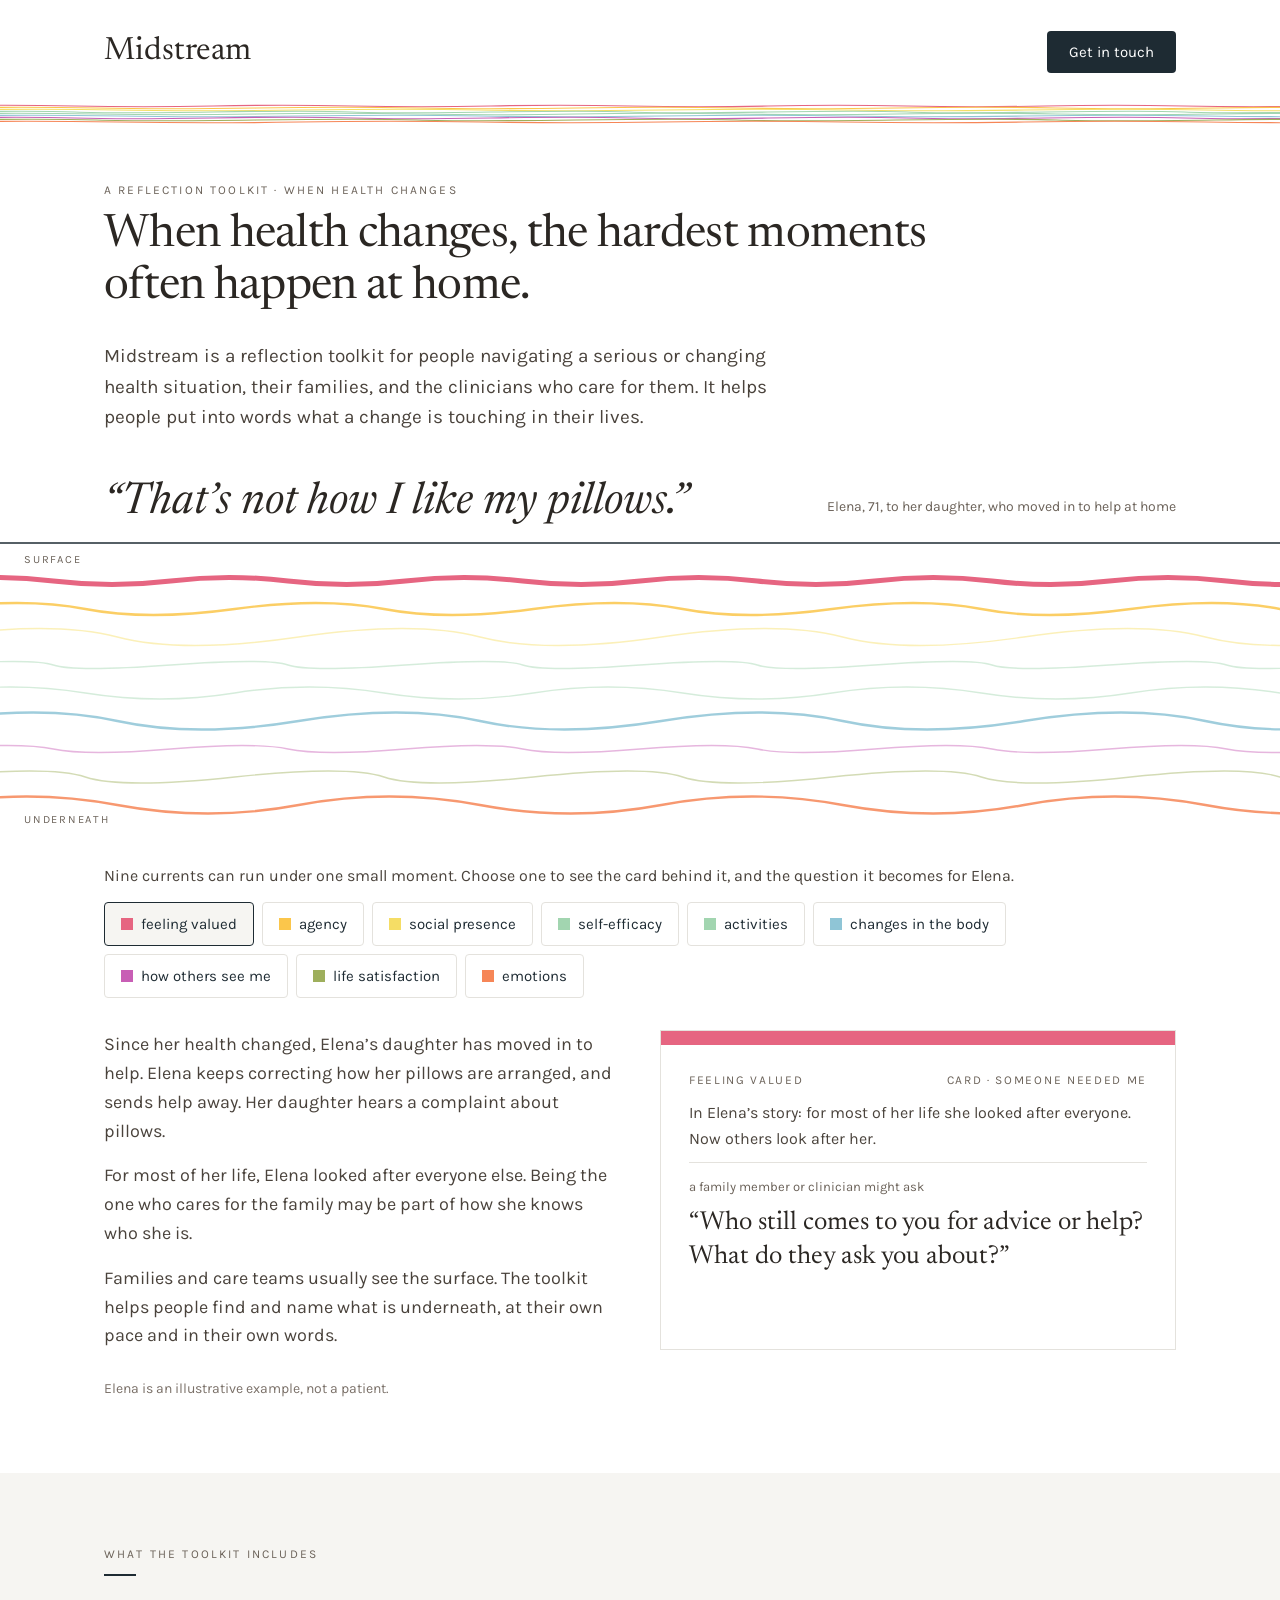
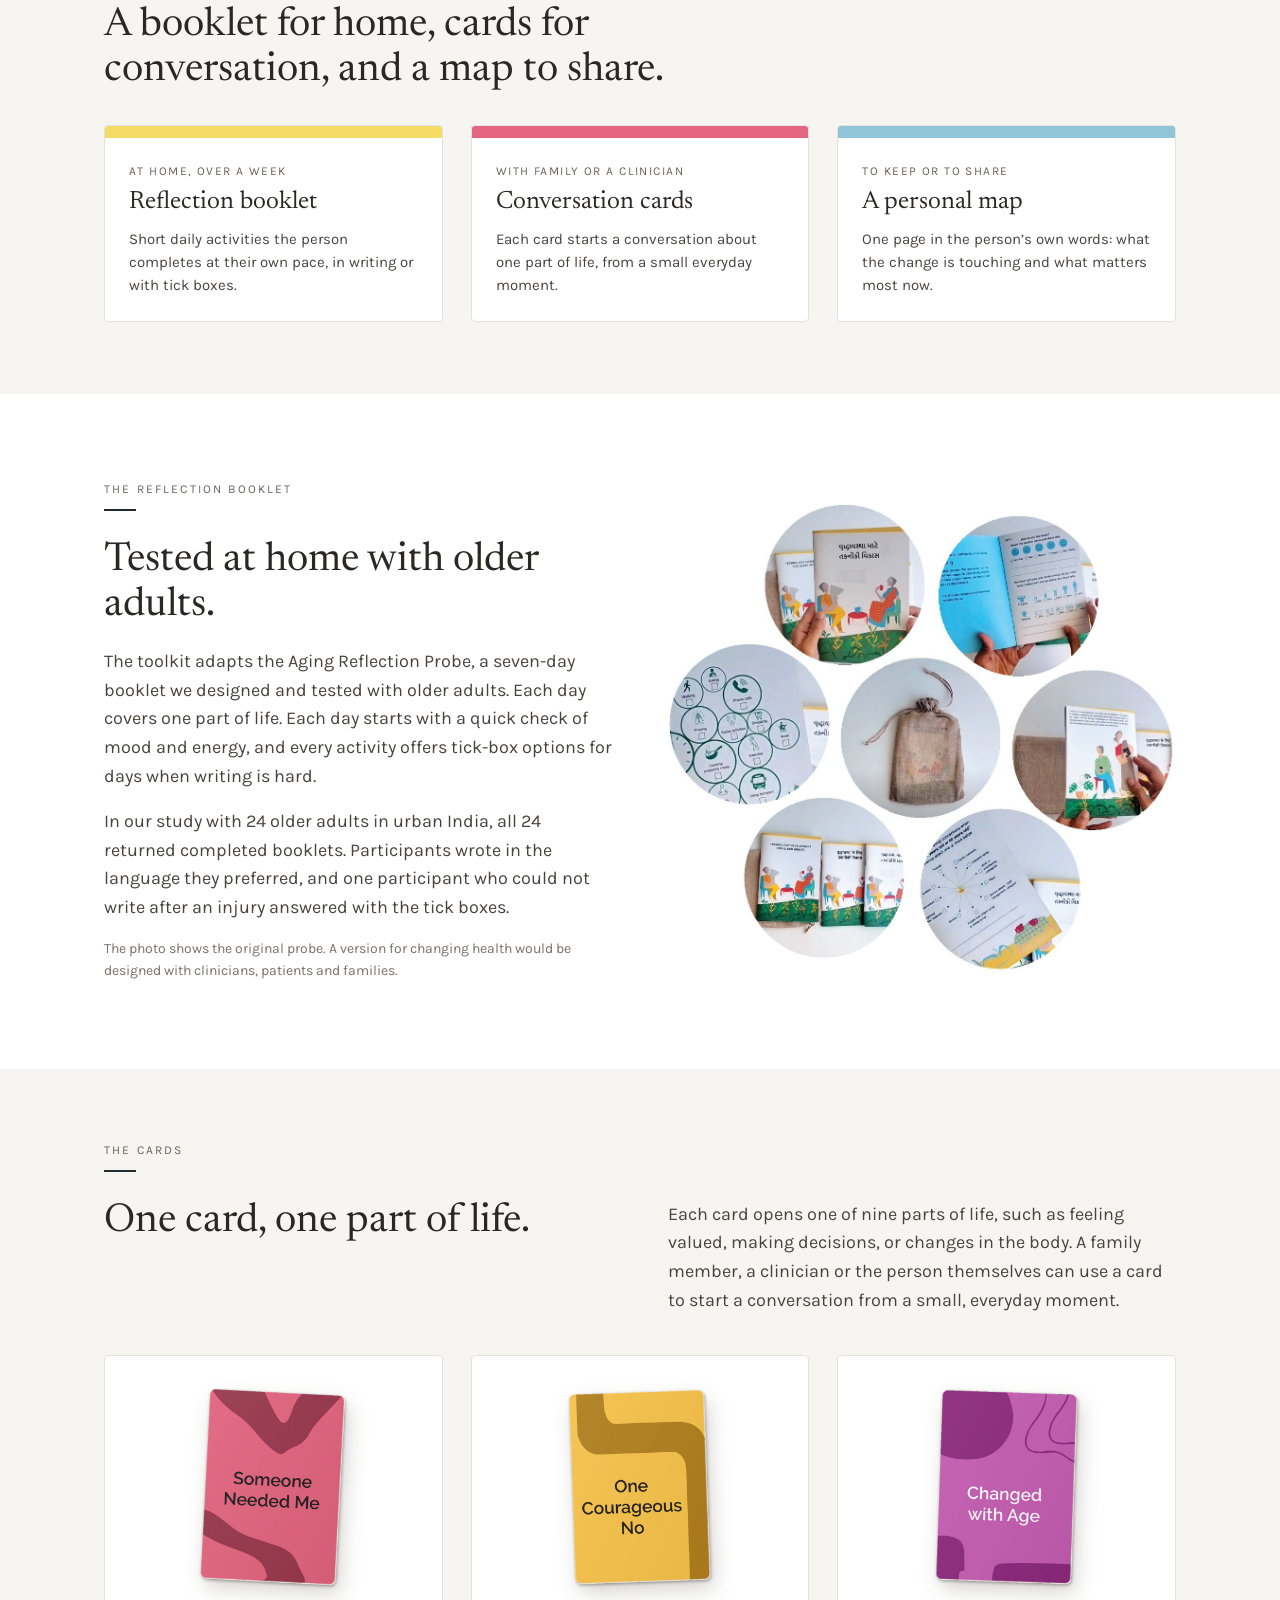
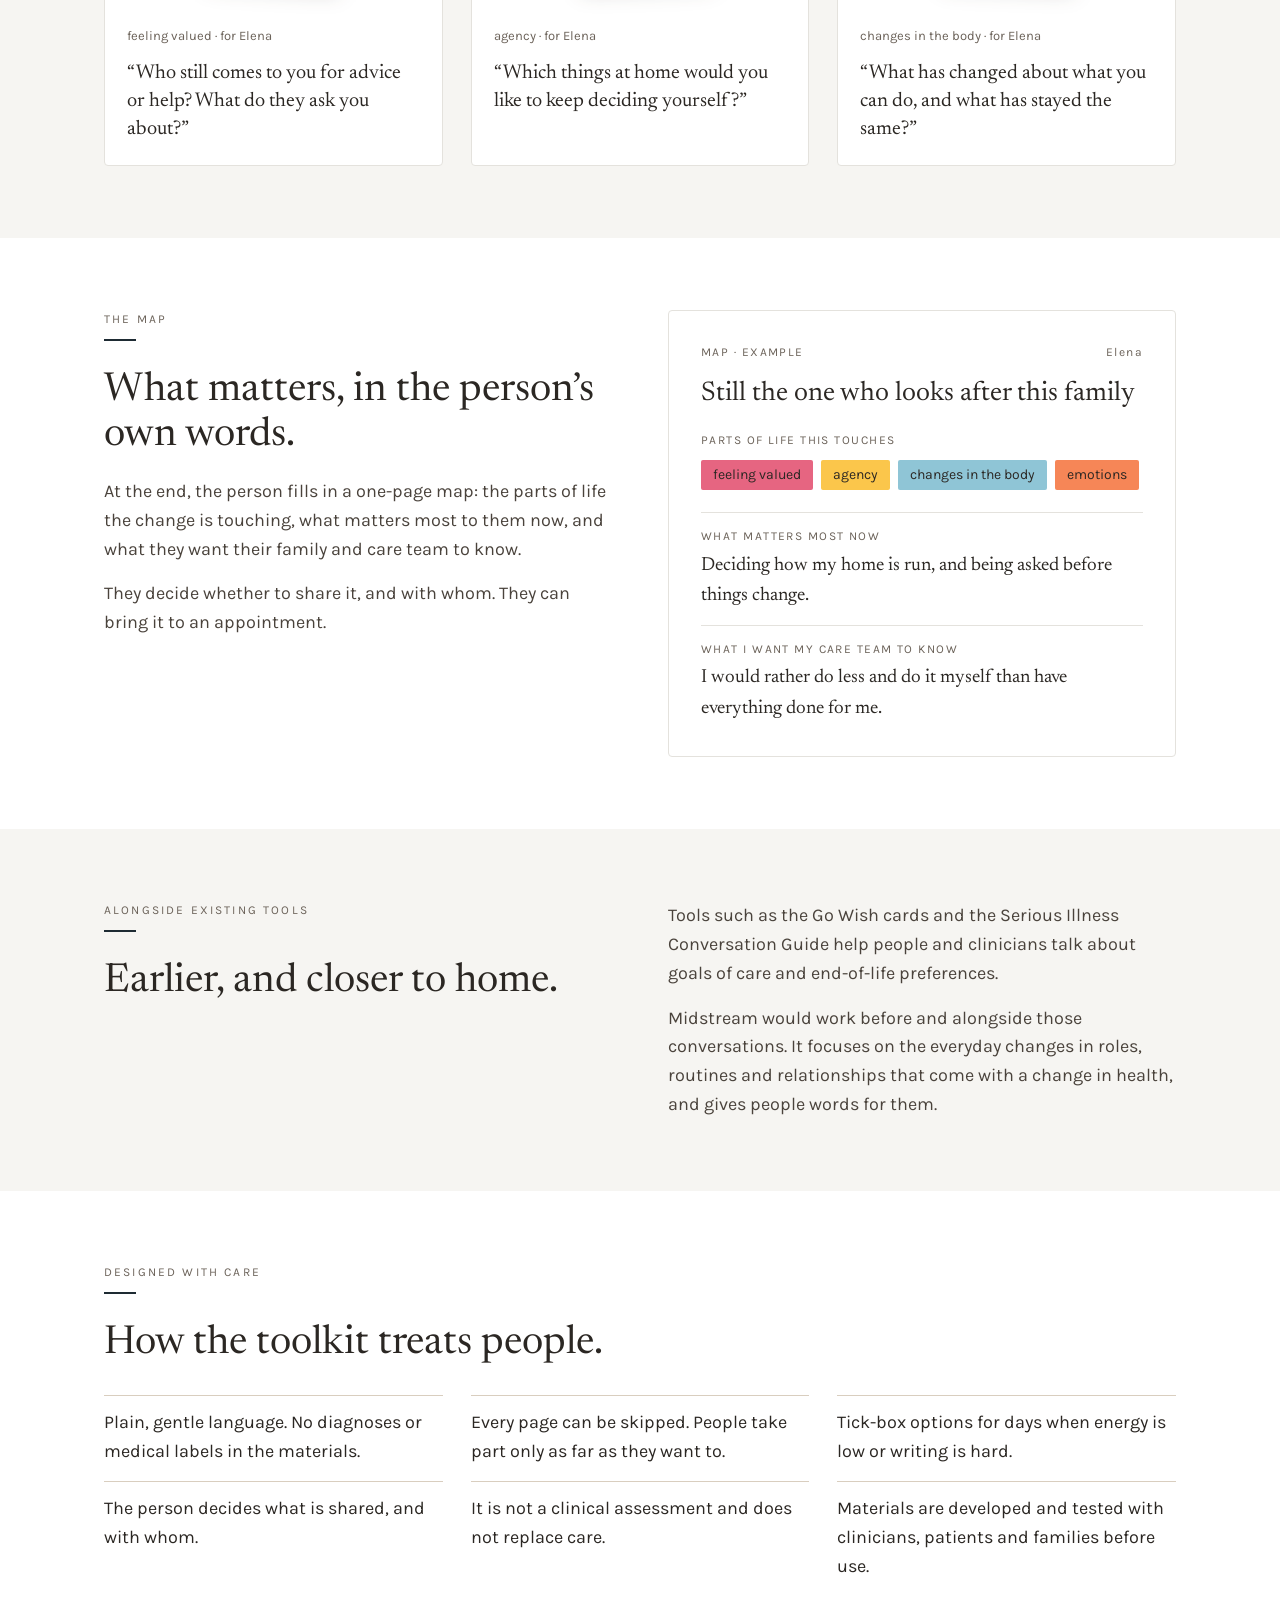
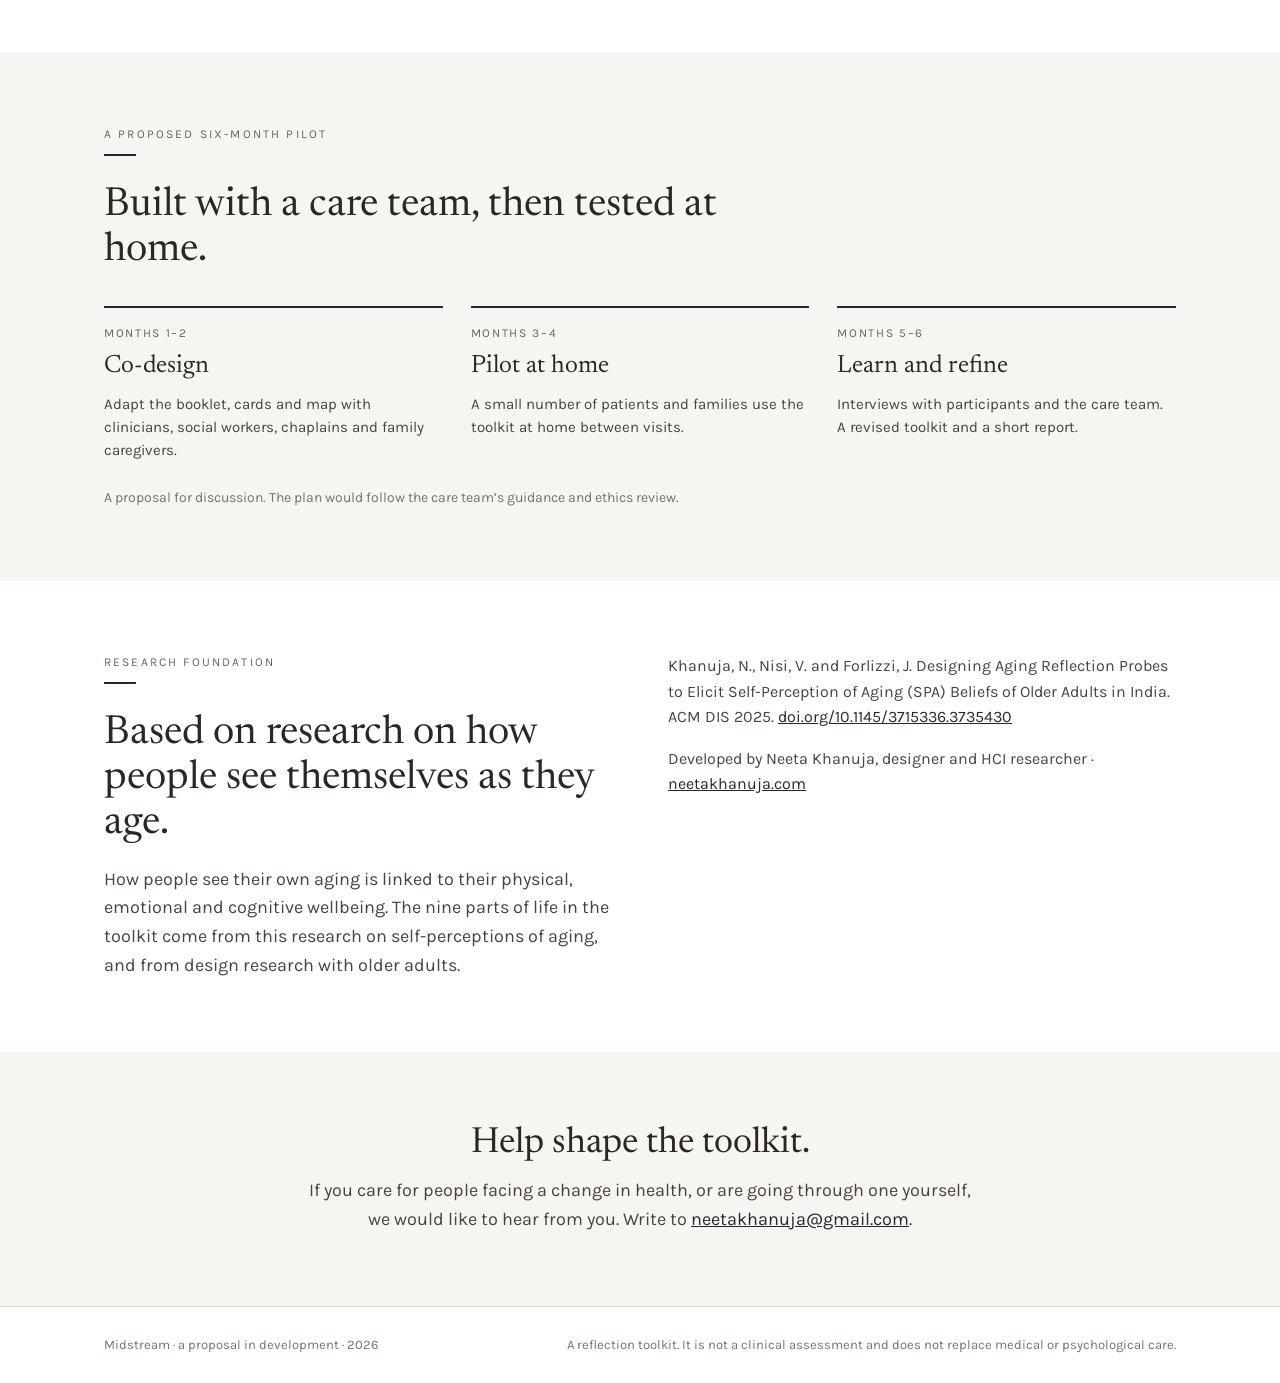
==== care/index.html @ b4bf6f09 "Use only the probe kit photo and retitle the booklet section Co-Authored-By: Claude Opus 5.5 <norepl" ====
<!DOCTYPE html>
<html lang="en">
<head>
<meta charset="utf-8">
<meta name="viewport" content="width=device-width, initial-scale=1">
<meta name="robots" content="noindex">
<title>Midstream · when health changes</title>
<meta name="description" content="A reflection toolkit for people navigating a serious or changing health situation, their families, and the clinicians who care for them.">
<link rel="preconnect" href="https://fonts.googleapis.com">
<link rel="preconnect" href="https://fonts.gstatic.com" crossorigin>
<link href="https://fonts.googleapis.com/css2?family=Newsreader:ital,opsz,wght@0,6..72,400;0,6..72,500;1,6..72,400&family=Karla:wght@400;500;600&display=swap" rel="stylesheet">
<link rel="stylesheet" href="../styles.css?v=7">
<style>
  .phase { border-top: 2px solid var(--ink); padding-top: 16px; }
  .phase .when { font-size: 12px; letter-spacing: 0.14em; color: var(--muted); text-transform: uppercase; }
</style>
</head>
<body>

<header class="site wrap">
  <div class="brand" style="cursor: default">Midstream</div>
  <nav class="tabs" aria-label="Main">
    <a class="btn" href="mailto:neetakhanuja@gmail.com">Get in touch</a>
  </nav>
</header>
<svg class="band" id="band" aria-hidden="true" viewBox="0 0 1200 22" preserveAspectRatio="none"></svg>

<main>
  <section class="wrap" style="padding-top: 56px; padding-bottom: 24px">
    <p class="label">A reflection toolkit · when health changes</p>
    <h1 style="max-width: 900px">When health changes, the hardest moments often happen at home.</h1>
    <p class="lead" style="margin: 28px 0 0; max-width: 680px">Midstream is a reflection toolkit for people navigating a serious or changing health situation, their families, and the clinicians who care for them. It helps people put into words what a change is touching in their lives.</p>
  </section>

  <section aria-label="Elena's complaint and the nine currents underneath it" style="padding-top: 24px">
    <div class="river">
      <div class="wrap" style="position: relative; z-index: 2; display: flex; flex-wrap: wrap; align-items: flex-end; justify-content: space-between; gap: 12px">
        <div class="quote" style="font-size: clamp(30px, 4.5vw, 44px); line-height: 1">“That’s not how I like my pillows.”</div>
        <div class="small" style="font-size: 14px; padding-bottom: 6px">Elena, 71, to her daughter, who moved in to help at home</div>
      </div>
      <svg id="river" aria-hidden="true" viewBox="0 0 1200 300" preserveAspectRatio="none"></svg>
      <div class="tag" style="top: 70px">SURFACE</div>
      <div class="tag" style="bottom: 6px">UNDERNEATH</div>
    </div>

    <div class="wrap" style="padding-top: 28px; padding-bottom: 72px">
      <p style="margin: 0 0 14px; font-size: 16px" class="body">Nine currents can run under one small moment. Choose one to see the card behind it, and the question it becomes for Elena.</p>
      <div class="chips" id="chips"></div>
      <div class="split" style="align-items: stretch; gap: 40px">
        <div class="body">
          <p style="margin: 0 0 16px">Since her health changed, Elena’s daughter has moved in to help. Elena keeps correcting how her pillows are arranged, and sends help away. Her daughter hears a complaint about pillows.</p>
          <p style="margin: 0 0 16px">For most of her life, Elena looked after everyone else. Being the one who cares for the family may be part of how she knows who she is.</p>
          <p style="margin: 0">Families and care teams usually see the surface. The toolkit helps people find and name what is underneath, at their own pace and in their own words.</p>
        </div>
        <div class="panel" aria-live="polite">
          <div class="bandtop" id="sel-band"></div>
          <div class="in">
            <div class="head"><span id="sel-name"></span><span id="sel-card"></span></div>
            <div id="sel-story" style="font-size: 16px" class="body"></div>
            <div class="small" style="border-top: 1px solid var(--line); padding-top: 14px">a family member or clinician might ask</div>
            <div class="q" id="sel-q"></div>
          </div>
        </div>
      </div>
      <p class="note" style="margin: 28px 0 0">Elena is an illustrative example, not a patient.</p>
    </div>
  </section>

  <section class="section tinted">
    <div class="wrap">
      <p class="label">What the toolkit includes</p><div class="rule"></div>
      <h2 style="margin-bottom: 32px; max-width: 700px">A booklet for home, cards for conversation, and a map to share.</h2>
      <div class="g3" id="parts"></div>
    </div>
  </section>

  <section class="section">
    <div class="wrap">
      <div class="split" style="align-items: center">
        <div>
          <p class="label">The reflection booklet</p><div class="rule"></div>
          <h2 style="margin-bottom: 18px">Tested at home with older adults.</h2>
          <p class="body" style="margin: 0 0 16px">The toolkit adapts the Aging Reflection Probe, a seven-day booklet we designed and tested with older adults. Each day covers one part of life. Each day starts with a quick check of mood and energy, and every activity offers tick-box options for days when writing is hard.</p>
          <p class="body" style="margin: 0 0 16px">In our study with 24 older adults in urban India, all 24 returned completed booklets. Participants wrote in the language they preferred, and one participant who could not write after an injury answered with the tick boxes.</p>
          <p class="note" style="margin: 0">The photo shows the original probe. A version for changing health would be designed with clinicians, patients and families.</p>
        </div>
        <img src="../images/probe/kit.jpg" alt="The original probe kit from the study" style="display: block; width: 100%; max-width: 520px; height: auto; margin: 0 auto">
      </div>
    </div>
  </section>

  <section class="section tinted">
    <div class="wrap">
      <p class="label">The cards</p><div class="rule"></div>
      <div class="split" style="align-items: start; margin-bottom: 40px">
        <h2>One card, one part of life.</h2>
        <p class="body" style="margin: 0">Each card opens one of nine parts of life, such as feeling valued, making decisions, or changes in the body. A family member, a clinician or the person themselves can use a card to start a conversation from a small, everyday moment.</p>
      </div>
      <div class="g3" id="card-examples"></div>
    </div>
  </section>

  <section class="section">
    <div class="wrap split" style="align-items: start">
      <div>
        <p class="label">The map</p><div class="rule"></div>
        <h2 style="margin-bottom: 18px">What matters, in the person’s own words.</h2>
        <p class="body" style="margin: 0 0 16px">At the end, the person fills in a one-page map: the parts of life the change is touching, what matters most to them now, and what they want their family and care team to know.</p>
        <p class="body" style="margin: 0">They decide whether to share it, and with whom. They can bring it to an appointment.</p>
      </div>
      <div class="box" style="padding: 32px">
        <div style="display: flex; justify-content: space-between; gap: 12px; flex-wrap: wrap; font-size: 12px; letter-spacing: 0.12em; color: var(--muted)"><span>MAP · EXAMPLE</span><span>Elena</span></div>
        <div class="serif" style="margin: 16px 0 20px; font-size: 27px; line-height: 1.2">Still the one who looks after this family</div>
        <div style="font-size: 12px; letter-spacing: 0.12em; color: var(--muted); margin-bottom: 10px">PARTS OF LIFE THIS TOUCHES</div>
        <div style="display: flex; flex-wrap: wrap; gap: 8px; margin-bottom: 22px" id="map-tags"></div>
        <div style="border-top: 1px solid var(--line); padding-top: 14px; margin-bottom: 14px">
          <div style="font-size: 12px; letter-spacing: 0.12em; color: var(--muted)">WHAT MATTERS MOST NOW</div>
          <div class="serif" style="margin-top: 4px; font-size: 19px">Deciding how my home is run, and being asked before things change.</div>
        </div>
        <div style="border-top: 1px solid var(--line); padding-top: 14px">
          <div style="font-size: 12px; letter-spacing: 0.12em; color: var(--muted)">WHAT I WANT MY CARE TEAM TO KNOW</div>
          <div class="serif" style="margin-top: 4px; font-size: 19px">I would rather do less and do it myself than have everything done for me.</div>
        </div>
      </div>
    </div>
  </section>

  <section class="section tinted">
    <div class="wrap split" style="align-items: start">
      <div>
        <p class="label">Alongside existing tools</p><div class="rule"></div>
        <h2 style="margin-bottom: 18px">Earlier, and closer to home.</h2>
      </div>
      <div class="body">
        <p style="margin: 0 0 16px">Tools such as the Go Wish cards and the Serious Illness Conversation Guide help people and clinicians talk about goals of care and end-of-life preferences.</p>
        <p style="margin: 0">Midstream would work before and alongside those conversations. It focuses on the everyday changes in roles, routines and relationships that come with a change in health, and gives people words for them.</p>
      </div>
    </div>
  </section>

  <section class="section">
    <div class="wrap">
      <p class="label">Designed with care</p><div class="rule"></div>
      <h2 style="margin-bottom: 28px">How the toolkit treats people.</h2>
      <div class="g3" style="gap: 16px 28px" id="commitments"></div>
    </div>
  </section>

  <section class="section tinted">
    <div class="wrap">
      <p class="label">A proposed six-month pilot</p><div class="rule"></div>
      <h2 style="margin-bottom: 32px; max-width: 700px">Built with a care team, then tested at home.</h2>
      <div class="g3" id="phases"></div>
      <p class="note" style="margin: 24px 0 0">A proposal for discussion. The plan would follow the care team’s guidance and ethics review.</p>
    </div>
  </section>

  <section class="section">
    <div class="wrap split" style="align-items: start">
      <div>
        <p class="label">Research foundation</p><div class="rule"></div>
        <h2 style="margin-bottom: 18px">Based on research on how people see themselves as they age.</h2>
        <p class="body" style="margin: 0">How people see their own aging is linked to their physical, emotional and cognitive wellbeing. The nine parts of life in the toolkit come from this research on self-perceptions of aging, and from design research with older adults.</p>
      </div>
      <div class="body">
        <p style="margin: 0 0 16px; font-size: 16px">Khanuja, N., Nisi, V. and Forlizzi, J. Designing Aging Reflection Probes to Elicit Self-Perception of Aging (SPA) Beliefs of Older Adults in India. ACM DIS 2025. <a href="https://doi.org/10.1145/3715336.3735430">doi.org/10.1145/3715336.3735430</a></p>
        <p style="margin: 0; font-size: 16px">Developed by Neeta Khanuja, designer and HCI researcher · <a href="https://www.neetakhanuja.com">neetakhanuja.com</a></p>
      </div>
    </div>
  </section>

  <section class="tinted">
    <div style="max-width: 720px; margin: 0 auto; padding: 72px 24px; text-align: center">
      <h2 style="font-size: 36px; margin-bottom: 12px">Help shape the toolkit.</h2>
      <p class="body" style="margin: 0">If you care for people facing a change in health, or are going through one yourself, we would like to hear from you. Write to <a href="mailto:neetakhanuja@gmail.com">neetakhanuja@gmail.com</a>.</p>
    </div>
  </section>
</main>

<footer class="site">
  <div class="wrap">
    <div>Midstream · a proposal in development · 2026</div>
    <div>A reflection toolkit. It is not a clinical assessment and does not replace medical or psychological care.</div>
  </div>
</footer>

<script src="care.js?v=1"></script>
</body>
</html>
---- styles.css ----
:root {
  --ink: #1E2B33;
  --text: #2B2723;
  --body: #4A433C;
  --muted: #6B6259;
  --faint: #7A7068;
  --line: #E4E2DD;
  --tint: #F6F5F2;
  --serif: 'Newsreader', Georgia, serif;
  --sans: 'Karla', system-ui, sans-serif;
}
* { box-sizing: border-box; }
body { margin: 0; background: #FFFFFF; color: var(--text); font-family: var(--sans); font-size: 18px; line-height: 1.6; }
a { color: var(--ink); }
a:hover { color: #000; }
button { cursor: pointer; font-family: inherit; }
button:focus-visible, a:focus-visible { outline: 2px solid var(--ink); outline-offset: 2px; }
img { max-width: 100%; }

.wrap { max-width: 1120px; margin: 0 auto; padding: 0 24px; }
.section { padding: 72px 0; }
.tinted { background: var(--tint); }
.split { display: grid; grid-template-columns: repeat(2, minmax(0, 1fr)); gap: 56px; align-items: center; }
.g2 { display: grid; grid-template-columns: repeat(2, minmax(0, 1fr)); gap: 28px; }
.g3 { display: grid; grid-template-columns: repeat(3, minmax(0, 1fr)); gap: 28px; }
.g4 { display: grid; grid-template-columns: repeat(4, minmax(0, 1fr)); gap: 20px; }
.pair { display: grid; grid-template-columns: repeat(2, minmax(0, 1fr)); gap: 24px; }
@media (max-width: 900px) { .g4 { grid-template-columns: repeat(2, minmax(0, 1fr)); } }
@media (max-width: 640px) { .split, .g2, .g3, .g4, .pair { grid-template-columns: minmax(0, 1fr); } }

.label { margin: 0 0 10px; font-size: 12px; letter-spacing: 0.18em; color: var(--muted); text-transform: uppercase; }
.rule { width: 32px; height: 2px; background: var(--ink); margin-bottom: 28px; }
h1, h2, h3 { font-family: var(--serif); font-weight: 400; margin: 0; }
h1 { font-size: clamp(30px, 4.2vw, 46px); line-height: 1.12; letter-spacing: -0.015em; }
h2 { font-size: clamp(30px, 4vw, 40px); line-height: 1.12; }
h3 { font-size: 30px; }
.lead { font-size: 19px; color: var(--body); }
.body { color: var(--body); }
.note { font-size: 14px; color: var(--faint); }
.small { font-size: 13px; color: var(--muted); }
.quote { font-family: var(--serif); font-style: italic; }
.serif { font-family: var(--serif); }

.btn { display: inline-flex; align-items: center; min-height: 48px; padding: 0 22px; border-radius: 4px; border: none; background: var(--ink); color: #FFF; font-size: 16px; text-decoration: none; }
.btn:hover { color: #FFF; background: #000; }
.textlink { background: none; border: none; padding: 0; font-size: 16px; color: var(--ink); text-decoration: underline; }

header.site { display: flex; flex-wrap: wrap; gap: 16px 32px; justify-content: space-between; align-items: center; padding-top: 26px; padding-bottom: 26px; }
.brand { background: none; border: none; padding: 0; font-family: var(--serif); font-size: 32px; color: var(--text); }
nav.tabs { display: flex; flex-wrap: wrap; gap: 6px; align-items: center; }
nav.tabs button { min-height: 42px; padding: 0 14px; border: none; border-radius: 4px; font-size: 16px; background: transparent; color: var(--text); }
nav.tabs button[aria-current="page"] { background: #EEF0F1; font-weight: 600; }
nav.tabs .btn { margin-left: 12px; min-height: 42px; font-size: 15px; }
.band { display: block; width: 100%; height: 22px; }

.tab[hidden] { display: none; }

.drift { animation: drift 14s ease-in-out infinite alternate; }
@keyframes drift { from { transform: translateX(-30px); } to { transform: translateX(30px); } }
@media (prefers-reduced-motion: reduce) { .drift { animation: none; } }

.river { position: relative; max-width: 1280px; margin: 0 auto; }
.river svg { display: block; width: 100%; height: 300px; margin-top: 10px; }
.river .tag { position: absolute; left: 24px; font-size: 11px; letter-spacing: 0.16em; color: var(--muted); }
.chips { display: flex; flex-wrap: wrap; gap: 8px; margin-bottom: 32px; }
.chip { min-height: 44px; padding: 0 16px; border-radius: 4px; font-size: 15px; color: var(--ink); background: #FFF; border: 1px solid var(--line); }
.chip[aria-pressed="true"] { background: var(--tint); border: 1.5px solid var(--ink); }
.chip .sw { display: inline-block; width: 12px; height: 12px; margin-right: 8px; vertical-align: -1px; }
.panel { border: 1px solid var(--line); display: flex; flex-direction: column; }
.panel .bandtop { height: 14px; }
.panel .in { padding: 26px 28px; display: flex; flex-direction: column; gap: 10px; }
.panel .head { display: flex; justify-content: space-between; gap: 12px; flex-wrap: wrap; font-size: 12px; letter-spacing: 0.14em; color: var(--muted); text-transform: uppercase; }
.panel .q { font-family: var(--serif); font-size: 26px; line-height: 1.3; }

.box { background: #FFF; border: 1px solid var(--line); border-radius: 4px; padding: 24px; }
.box.hl { background: #FBC64B; border-color: #FBC64B; }
.flow { display: flex; flex-wrap: wrap; gap: 12px; align-items: stretch; }
.flow .box { flex: 1 1 200px; padding: 20px; }
.flow .arrow { align-self: center; color: #8A7E72; font-size: 20px; }

.week { display: flex; flex-direction: column; gap: 12px; overflow: hidden; }
.week .bar { height: 40px; margin: -24px -24px 6px; }
.dot { flex: 0 0 auto; width: 34px; height: 34px; display: flex; align-items: center; justify-content: center; font-size: 14px; font-weight: 600; }

.convo { display: flex; flex-direction: column; gap: 14px; }
.ask { padding: 14px 18px; background: #FFF; border-left: 6px solid #D9CEBF; }
.ask .t { margin-top: 3px; font-family: var(--serif); font-size: 19px; line-height: 1.45; }
.reply { margin-left: 48px; padding: 12px 18px; background: #FFF; border: 1px solid var(--line); border-radius: 4px; color: var(--body); font-size: 16px; }
.cov { display: flex; gap: 5px; margin-bottom: 8px; }
.cov span { width: 18px; height: 24px; border: 1px solid #D9CEBF; background: #FFF; }

.tagpill { font-size: 14px; padding: 4px 12px; border-radius: 2px; }
.rows > div { padding: 14px 0; border-bottom: 1px solid #E2D9CC; }
.rows { border-top: 1px solid #E2D9CC; }
.aspect-row { display: flex; gap: 16px; align-items: center; padding: 11px 0; border-bottom: 1px solid #E2D9CC; }
.aspect-row .sq { flex: 0 0 auto; width: 22px; height: 22px; }
.aspect-row .n { width: 150px; flex: 0 0 auto; font-weight: 600; font-size: 15px; }
.aspect-row .l { color: var(--muted); font-size: 15px; }

footer.site { border-top: 1px solid #E2D9CC; }
footer.site .wrap { padding-top: 28px; padding-bottom: 28px; display: flex; flex-wrap: wrap; gap: 12px; justify-content: space-between; font-size: 13px; color: var(--faint); }

.grid { border-collapse: collapse; width: 100%; min-width: 560px; }
.grid th { font-weight: 600; font-size: 14px; text-align: center; padding: 10px 8px; border-bottom: 1px solid var(--line); }
.grid th:first-child, .grid td:first-child { text-align: left; }
.grid td { padding: 10px 8px; border-bottom: 1px solid var(--line); text-align: center; font-size: 16px; }
.grid td:first-child { white-space: nowrap; }
.grid .sw { display: inline-block; width: 12px; height: 12px; margin-right: 10px; vertical-align: -1px; }
.mark { display: inline-block; width: 18px; height: 18px; border: 2px solid; border-radius: 50%; vertical-align: middle; }
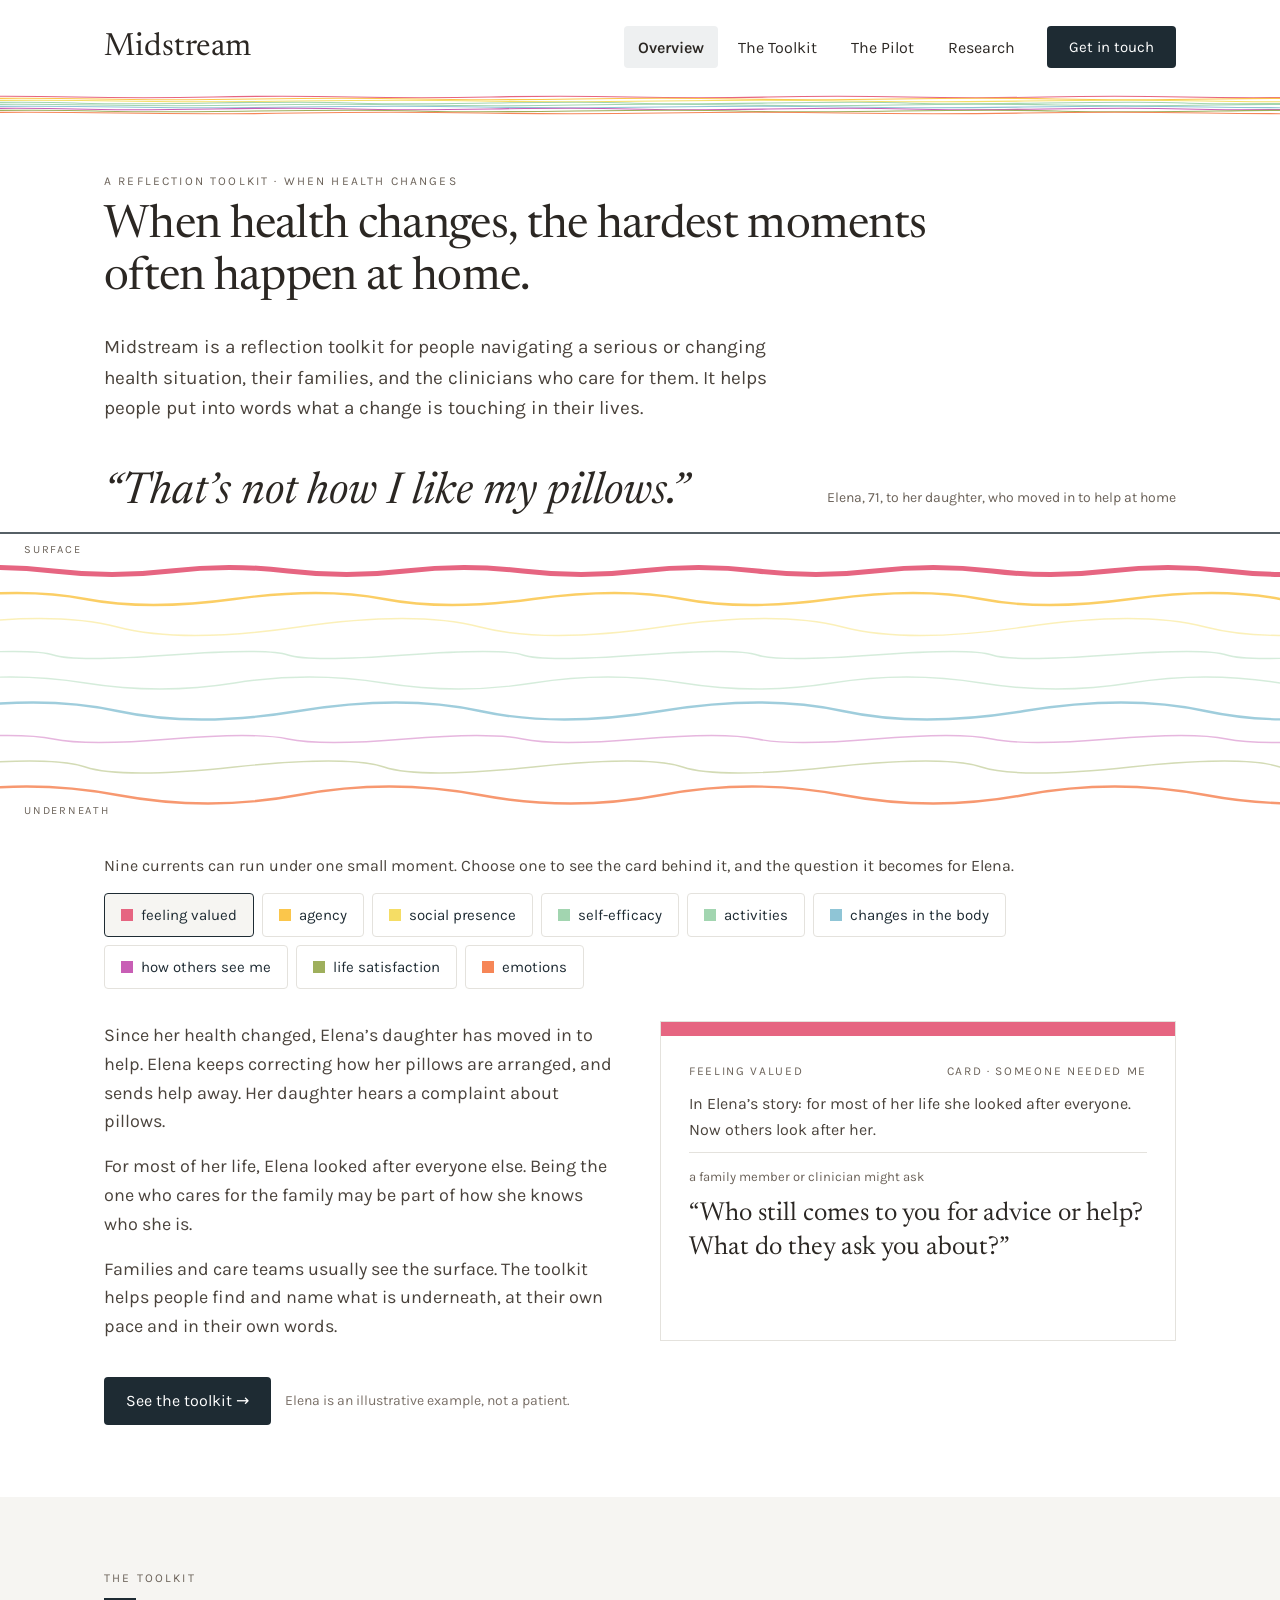
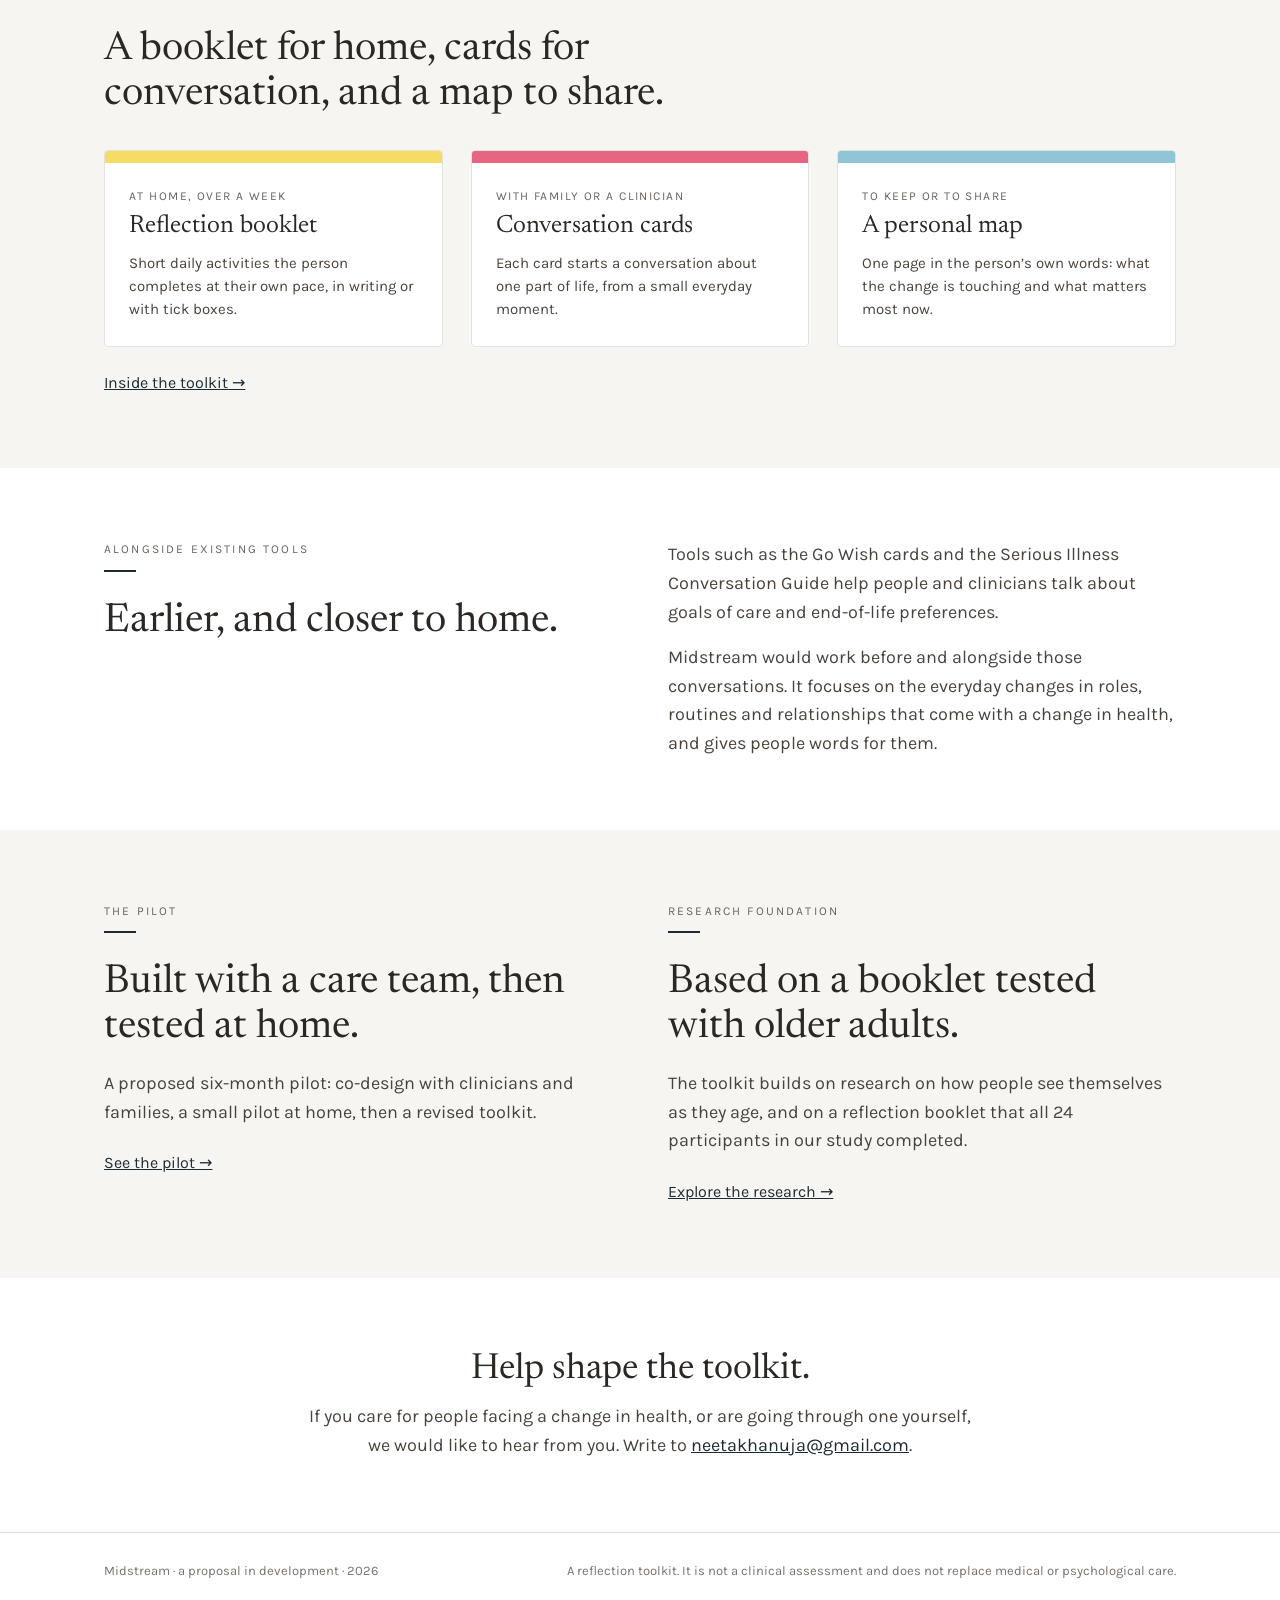
==== commit 1add76db: "Organise the care page into tabs like the main site Overview, The Toolkit, The Pilot and Research ta" ====
--- a/care/index.html
+++ b/care/index.html
@@ -18,14 +18,21 @@
 <body>
 
 <header class="site wrap">
-  <div class="brand" style="cursor: default">Midstream</div>
+  <button type="button" class="brand" data-go="overview">Midstream</button>
   <nav class="tabs" aria-label="Main">
-    <a class="btn" href="mailto:neetakhanuja@gmail.com">Get in touch</a>
+    <button type="button" data-go="overview">Overview</button>
+    <button type="button" data-go="toolkit">The Toolkit</button>
+    <button type="button" data-go="pilot">The Pilot</button>
+    <button type="button" data-go="research">Research</button>
+    <a class="btn" href="#contact" data-go="overview" data-scroll="contact">Get in touch</a>
   </nav>
 </header>
 <svg class="band" id="band" aria-hidden="true" viewBox="0 0 1200 22" preserveAspectRatio="none"></svg>
 
 <main>
+
+<!-- OVERVIEW -->
+<div class="tab" id="tab-overview">
   <section class="wrap" style="padding-top: 56px; padding-bottom: 24px">
     <p class="label">A reflection toolkit · when health changes</p>
     <h1 style="max-width: 900px">When health changes, the hardest moments often happen at home.</h1>
@@ -62,34 +69,82 @@
           </div>
         </div>
       </div>
-      <p class="note" style="margin: 28px 0 0">Elena is an illustrative example, not a patient.</p>
+      <div style="margin-top: 36px; display: flex; flex-wrap: wrap; gap: 14px; align-items: center">
+        <button type="button" class="btn" data-go="toolkit">See the toolkit →</button>
+        <span class="note">Elena is an illustrative example, not a patient.</span>
+      </div>
     </div>
   </section>
 
   <section class="section tinted">
     <div class="wrap">
-      <p class="label">What the toolkit includes</p><div class="rule"></div>
+      <p class="label">The toolkit</p><div class="rule"></div>
       <h2 style="margin-bottom: 32px; max-width: 700px">A booklet for home, cards for conversation, and a map to share.</h2>
       <div class="g3" id="parts"></div>
-    </div>
-  </section>
-
-  <section class="section">
-    <div class="wrap">
-      <div class="split" style="align-items: center">
-        <div>
-          <p class="label">The reflection booklet</p><div class="rule"></div>
-          <h2 style="margin-bottom: 18px">Tested at home with older adults.</h2>
-          <p class="body" style="margin: 0 0 16px">The toolkit adapts the Aging Reflection Probe, a seven-day booklet we designed and tested with older adults. Each day covers one part of life. Each day starts with a quick check of mood and energy, and every activity offers tick-box options for days when writing is hard.</p>
-          <p class="body" style="margin: 0 0 16px">In our study with 24 older adults in urban India, all 24 returned completed booklets. Participants wrote in the language they preferred, and one participant who could not write after an injury answered with the tick boxes.</p>
-          <p class="note" style="margin: 0">The photo shows the original probe. A version for changing health would be designed with clinicians, patients and families.</p>
-        </div>
-        <img src="../images/probe/kit.jpg" alt="The original probe kit from the study" style="display: block; width: 100%; max-width: 520px; height: auto; margin: 0 auto">
-      </div>
-    </div>
-  </section>
-
-  <section class="section tinted">
+      <button type="button" class="textlink" data-go="toolkit" style="margin-top: 26px">Inside the toolkit →</button>
+    </div>
+  </section>
+
+  <section class="section">
+    <div class="wrap split" style="align-items: start">
+      <div>
+        <p class="label">Alongside existing tools</p><div class="rule"></div>
+        <h2 style="margin-bottom: 18px">Earlier, and closer to home.</h2>
+      </div>
+      <div class="body">
+        <p style="margin: 0 0 16px">Tools such as the Go Wish cards and the Serious Illness Conversation Guide help people and clinicians talk about goals of care and end-of-life preferences.</p>
+        <p style="margin: 0">Midstream would work before and alongside those conversations. It focuses on the everyday changes in roles, routines and relationships that come with a change in health, and gives people words for them.</p>
+      </div>
+    </div>
+  </section>
+
+  <section class="section tinted">
+    <div class="wrap split" style="align-items: start">
+      <div>
+        <p class="label">The pilot</p><div class="rule"></div>
+        <h2 style="margin-bottom: 18px">Built with a care team, then tested at home.</h2>
+        <p class="body" style="margin: 0 0 22px">A proposed six-month pilot: co-design with clinicians and families, a small pilot at home, then a revised toolkit.</p>
+        <button type="button" class="textlink" data-go="pilot">See the pilot →</button>
+      </div>
+      <div>
+        <p class="label">Research foundation</p><div class="rule"></div>
+        <h2 style="margin-bottom: 18px">Based on a booklet tested with older adults.</h2>
+        <p class="body" style="margin: 0 0 22px">The toolkit builds on research on how people see themselves as they age, and on a reflection booklet that all 24 participants in our study completed.</p>
+        <button type="button" class="textlink" data-go="research">Explore the research →</button>
+      </div>
+    </div>
+  </section>
+
+  <section id="contact">
+    <div style="max-width: 720px; margin: 0 auto; padding: 72px 24px; text-align: center">
+      <h2 style="font-size: 36px; margin-bottom: 12px">Help shape the toolkit.</h2>
+      <p class="body" style="margin: 0">If you care for people facing a change in health, or are going through one yourself, we would like to hear from you. Write to <a href="mailto:neetakhanuja@gmail.com">neetakhanuja@gmail.com</a>.</p>
+    </div>
+  </section>
+</div>
+
+<!-- TOOLKIT -->
+<div class="tab" id="tab-toolkit" hidden>
+  <section class="wrap" style="padding-top: 48px; padding-bottom: 56px">
+    <p class="label">The toolkit</p><div class="rule"></div>
+    <h1 style="font-size: clamp(36px, 5vw, 50px); max-width: 760px; margin-bottom: 18px">Three materials, used at the person’s own pace.</h1>
+    <p class="lead" style="margin: 0; max-width: 680px">A booklet to complete at home, cards to start conversations with family or a care team, and a one-page map in the person’s own words.</p>
+  </section>
+
+  <section class="section tinted">
+    <div class="wrap split" style="align-items: center">
+      <div>
+        <p class="label">The reflection booklet</p><div class="rule"></div>
+        <h2 style="margin-bottom: 18px">Tested at home with older adults.</h2>
+        <p class="body" style="margin: 0 0 16px">The toolkit adapts the Aging Reflection Probe, a seven-day booklet we designed and tested with older adults. Each day covers one part of life. Each day starts with a quick check of mood and energy, and every activity offers tick-box options for days when writing is hard.</p>
+        <p class="body" style="margin: 0 0 16px">In our study with 24 older adults in urban India, all 24 returned completed booklets. Participants wrote in the language they preferred, and one participant who could not write after an injury answered with the tick boxes.</p>
+        <p class="note" style="margin: 0">The photo shows the original probe. A version for changing health would be designed with clinicians, patients and families.</p>
+      </div>
+      <img src="../images/probe/kit.jpg" alt="The original probe kit from the study" style="display: block; width: 100%; max-width: 520px; height: auto; margin: 0 auto">
+    </div>
+  </section>
+
+  <section class="section">
     <div class="wrap">
       <p class="label">The cards</p><div class="rule"></div>
       <div class="split" style="align-items: start; margin-bottom: 40px">
@@ -100,7 +155,7 @@
     </div>
   </section>
 
-  <section class="section">
+  <section class="section tinted">
     <div class="wrap split" style="align-items: start">
       <div>
         <p class="label">The map</p><div class="rule"></div>
@@ -125,56 +180,92 @@
     </div>
   </section>
 
-  <section class="section tinted">
-    <div class="wrap split" style="align-items: start">
-      <div>
-        <p class="label">Alongside existing tools</p><div class="rule"></div>
-        <h2 style="margin-bottom: 18px">Earlier, and closer to home.</h2>
-      </div>
-      <div class="body">
-        <p style="margin: 0 0 16px">Tools such as the Go Wish cards and the Serious Illness Conversation Guide help people and clinicians talk about goals of care and end-of-life preferences.</p>
-        <p style="margin: 0">Midstream would work before and alongside those conversations. It focuses on the everyday changes in roles, routines and relationships that come with a change in health, and gives people words for them.</p>
-      </div>
-    </div>
-  </section>
-
   <section class="section">
     <div class="wrap">
       <p class="label">Designed with care</p><div class="rule"></div>
       <h2 style="margin-bottom: 28px">How the toolkit treats people.</h2>
       <div class="g3" style="gap: 16px 28px" id="commitments"></div>
-    </div>
-  </section>
-
-  <section class="section tinted">
-    <div class="wrap">
-      <p class="label">A proposed six-month pilot</p><div class="rule"></div>
-      <h2 style="margin-bottom: 32px; max-width: 700px">Built with a care team, then tested at home.</h2>
-      <div class="g3" id="phases"></div>
-      <p class="note" style="margin: 24px 0 0">A proposal for discussion. The plan would follow the care team’s guidance and ethics review.</p>
-    </div>
-  </section>
-
-  <section class="section">
-    <div class="wrap split" style="align-items: start">
-      <div>
-        <p class="label">Research foundation</p><div class="rule"></div>
-        <h2 style="margin-bottom: 18px">Based on research on how people see themselves as they age.</h2>
-        <p class="body" style="margin: 0">How people see their own aging is linked to their physical, emotional and cognitive wellbeing. The nine parts of life in the toolkit come from this research on self-perceptions of aging, and from design research with older adults.</p>
+      <div style="margin-top: 48px"><button type="button" class="textlink" data-go="pilot">Next: the pilot →</button></div>
+    </div>
+  </section>
+</div>
+
+<!-- PILOT -->
+<div class="tab" id="tab-pilot" hidden>
+  <section class="wrap" style="padding-top: 48px; padding-bottom: 56px">
+    <p class="label">A proposed six-month pilot</p><div class="rule"></div>
+    <h1 style="font-size: clamp(36px, 5vw, 50px); max-width: 760px; margin-bottom: 18px">Built with a care team, then tested at home.</h1>
+    <p class="lead" style="margin: 0; max-width: 680px">The toolkit would be designed together with clinicians, patients and families, then used at home by a small number of families between visits.</p>
+  </section>
+
+  <section class="wrap" style="padding-bottom: 72px">
+    <div class="g3" id="phases"></div>
+    <p class="note" style="margin: 24px 0 0">A proposal for discussion. The plan would follow the care team’s guidance and ethics review.</p>
+  </section>
+
+  <section class="section tinted">
+    <div class="wrap split" style="align-items: start">
+      <div>
+        <p class="label">What the pilot would show</p><div class="rule"></div>
+        <h2 style="margin-bottom: 18px">Questions to answer together.</h2>
+      </div>
+      <div class="rows" id="pilot-questions"></div>
+    </div>
+  </section>
+
+  <section class="section">
+    <div class="wrap" style="max-width: 720px; text-align: center">
+      <h2 style="font-size: 36px; margin-bottom: 12px">Interested in working together?</h2>
+      <p class="body" style="margin: 0 0 24px">We are looking for clinicians, social workers, chaplains and family caregivers who would like to shape the toolkit.</p>
+      <a class="btn" href="mailto:neetakhanuja@gmail.com">Write to neetakhanuja@gmail.com</a>
+      <div style="margin-top: 32px"><button type="button" class="textlink" data-go="research">Next: the research →</button></div>
+    </div>
+  </section>
+</div>
+
+<!-- RESEARCH -->
+<div class="tab" id="tab-research" hidden>
+  <section class="wrap split" style="align-items: start; padding-top: 48px; padding-bottom: 64px">
+    <div>
+      <p class="label">Research</p><div class="rule"></div>
+      <h1 style="font-size: clamp(36px, 5vw, 50px); margin-bottom: 18px">Nine parts of how we see ourselves.</h1>
+      <p class="lead" style="margin: 0 0 16px">How people see their own aging is linked to their physical, emotional and cognitive wellbeing. These views take shape during changes in life, including changes in health.</p>
+      <p class="body" style="margin: 0">Research on self-perceptions of aging describes nine aspects. The toolkit uses all nine, described in plain language, so a conversation can reach the parts of life a change touches, even when the person does not name them.</p>
+    </div>
+    <div style="border-top: 1px solid #E2D9CC" id="aspects"></div>
+  </section>
+
+  <section class="section tinted">
+    <div class="wrap split" style="align-items: start">
+      <div>
+        <p class="label">Earlier work</p><div class="rule"></div>
+        <h2 style="margin-bottom: 18px">A probe people completed at home.</h2>
+        <p class="body" style="margin: 0 0 16px">The Aging Reflection Probe was a seven-day booklet used with 24 older adults across four living contexts in urban India. All 24 returned completed booklets and took part in follow-up interviews.</p>
+        <p class="body" style="margin: 0">The study suggests that a printed booklet, flexible ways to answer, and a choice of language made it easier for people to take part.</p>
       </div>
       <div class="body">
+        <p class="label">Publication</p><div class="rule"></div>
         <p style="margin: 0 0 16px; font-size: 16px">Khanuja, N., Nisi, V. and Forlizzi, J. Designing Aging Reflection Probes to Elicit Self-Perception of Aging (SPA) Beliefs of Older Adults in India. ACM DIS 2025. <a href="https://doi.org/10.1145/3715336.3735430">doi.org/10.1145/3715336.3735430</a></p>
+      </div>
+    </div>
+  </section>
+
+  <section class="section">
+    <div class="wrap split" style="align-items: start">
+      <div>
+        <p class="label">Limits</p><div class="rule"></div>
+        <h2 style="font-size: 36px; margin-bottom: 18px">What still needs testing.</h2>
+        <p class="body" style="margin: 0 0 16px">The nine aspects come from aging research. Whether the toolkit helps people living with a change in health, and how it fits with clinical care, still needs testing. The pilot is the first step.</p>
+        <p class="body" style="margin: 0">The toolkit organizes reflection and conversation. It is not a clinical or diagnostic instrument.</p>
+      </div>
+      <div class="body">
+        <p class="label">Who is behind this</p><div class="rule"></div>
         <p style="margin: 0; font-size: 16px">Developed by Neeta Khanuja, designer and HCI researcher · <a href="https://www.neetakhanuja.com">neetakhanuja.com</a></p>
       </div>
     </div>
   </section>
-
-  <section class="tinted">
-    <div style="max-width: 720px; margin: 0 auto; padding: 72px 24px; text-align: center">
-      <h2 style="font-size: 36px; margin-bottom: 12px">Help shape the toolkit.</h2>
-      <p class="body" style="margin: 0">If you care for people facing a change in health, or are going through one yourself, we would like to hear from you. Write to <a href="mailto:neetakhanuja@gmail.com">neetakhanuja@gmail.com</a>.</p>
-    </div>
-  </section>
+</div>
+
 </main>
 
 <footer class="site">
@@ -184,6 +275,6 @@
   </div>
 </footer>
 
-<script src="care.js?v=1"></script>
+<script src="care.js?v=2"></script>
 </body>
 </html>
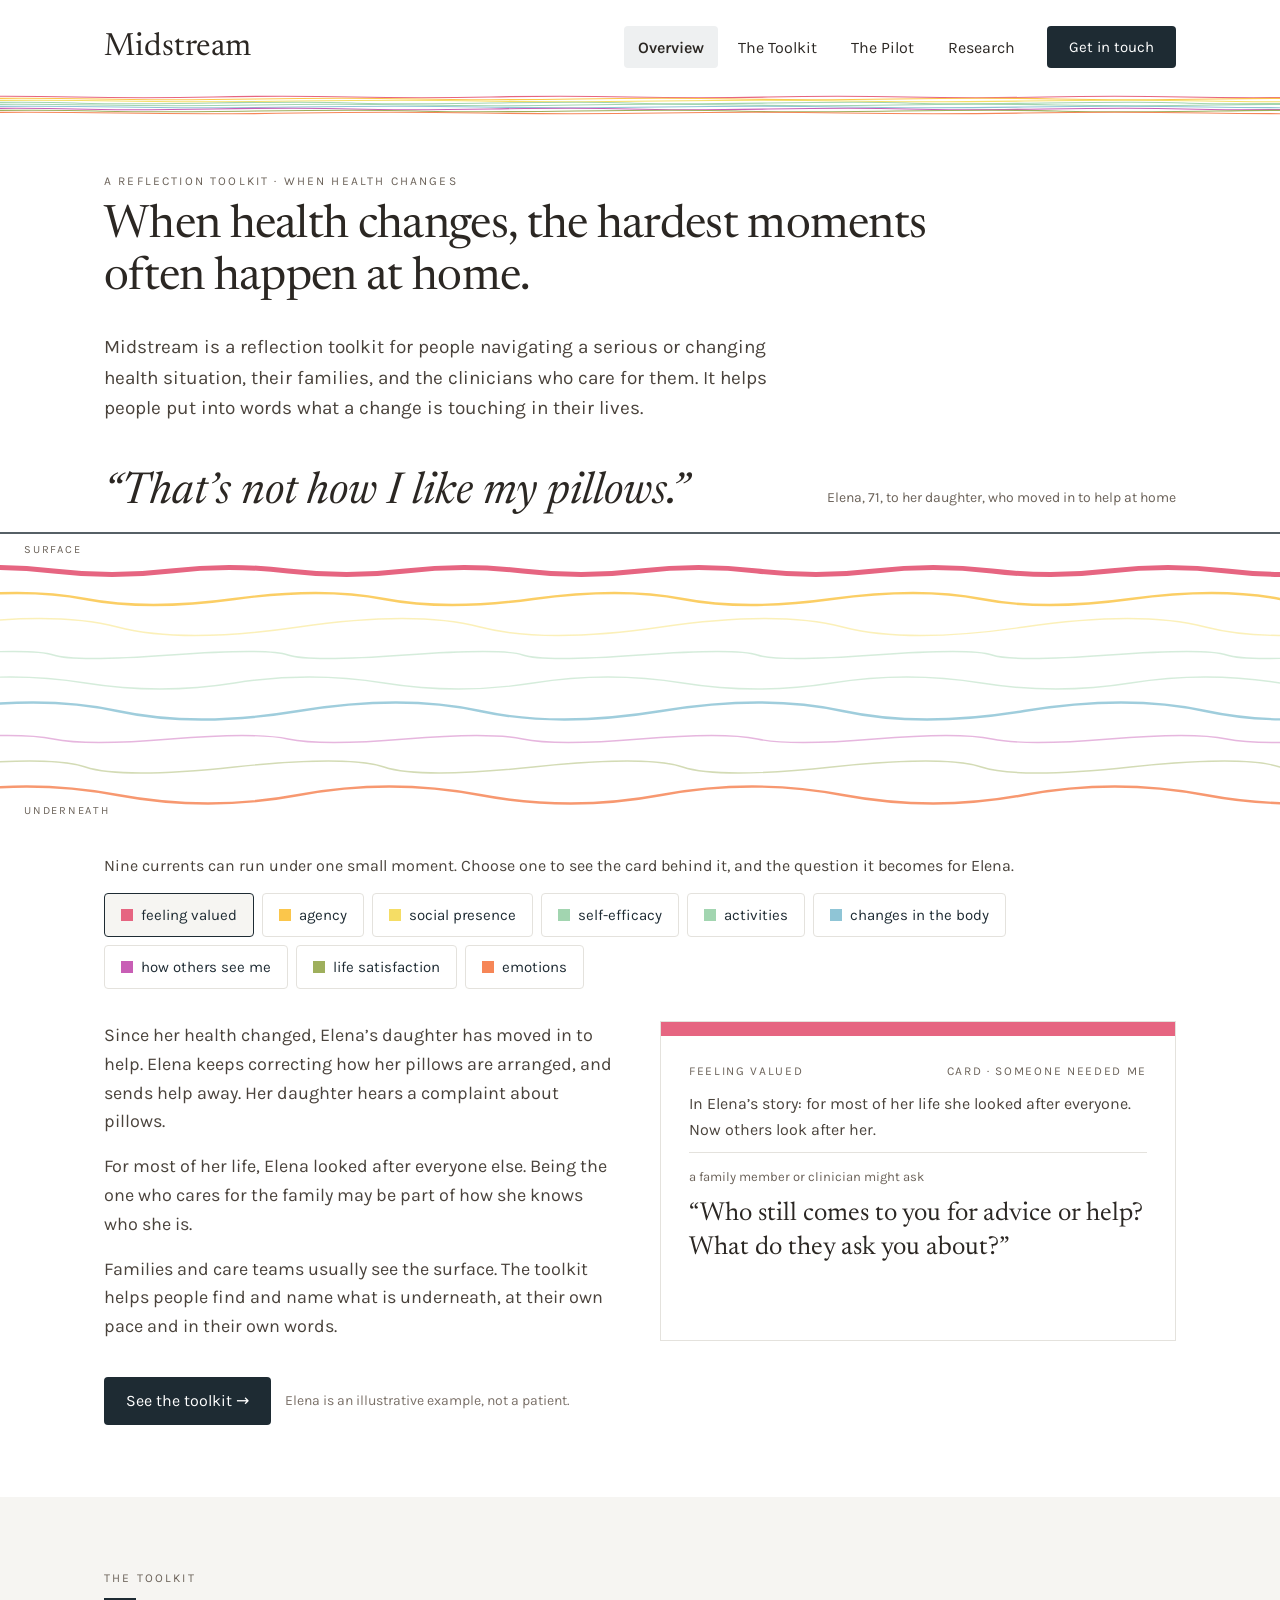
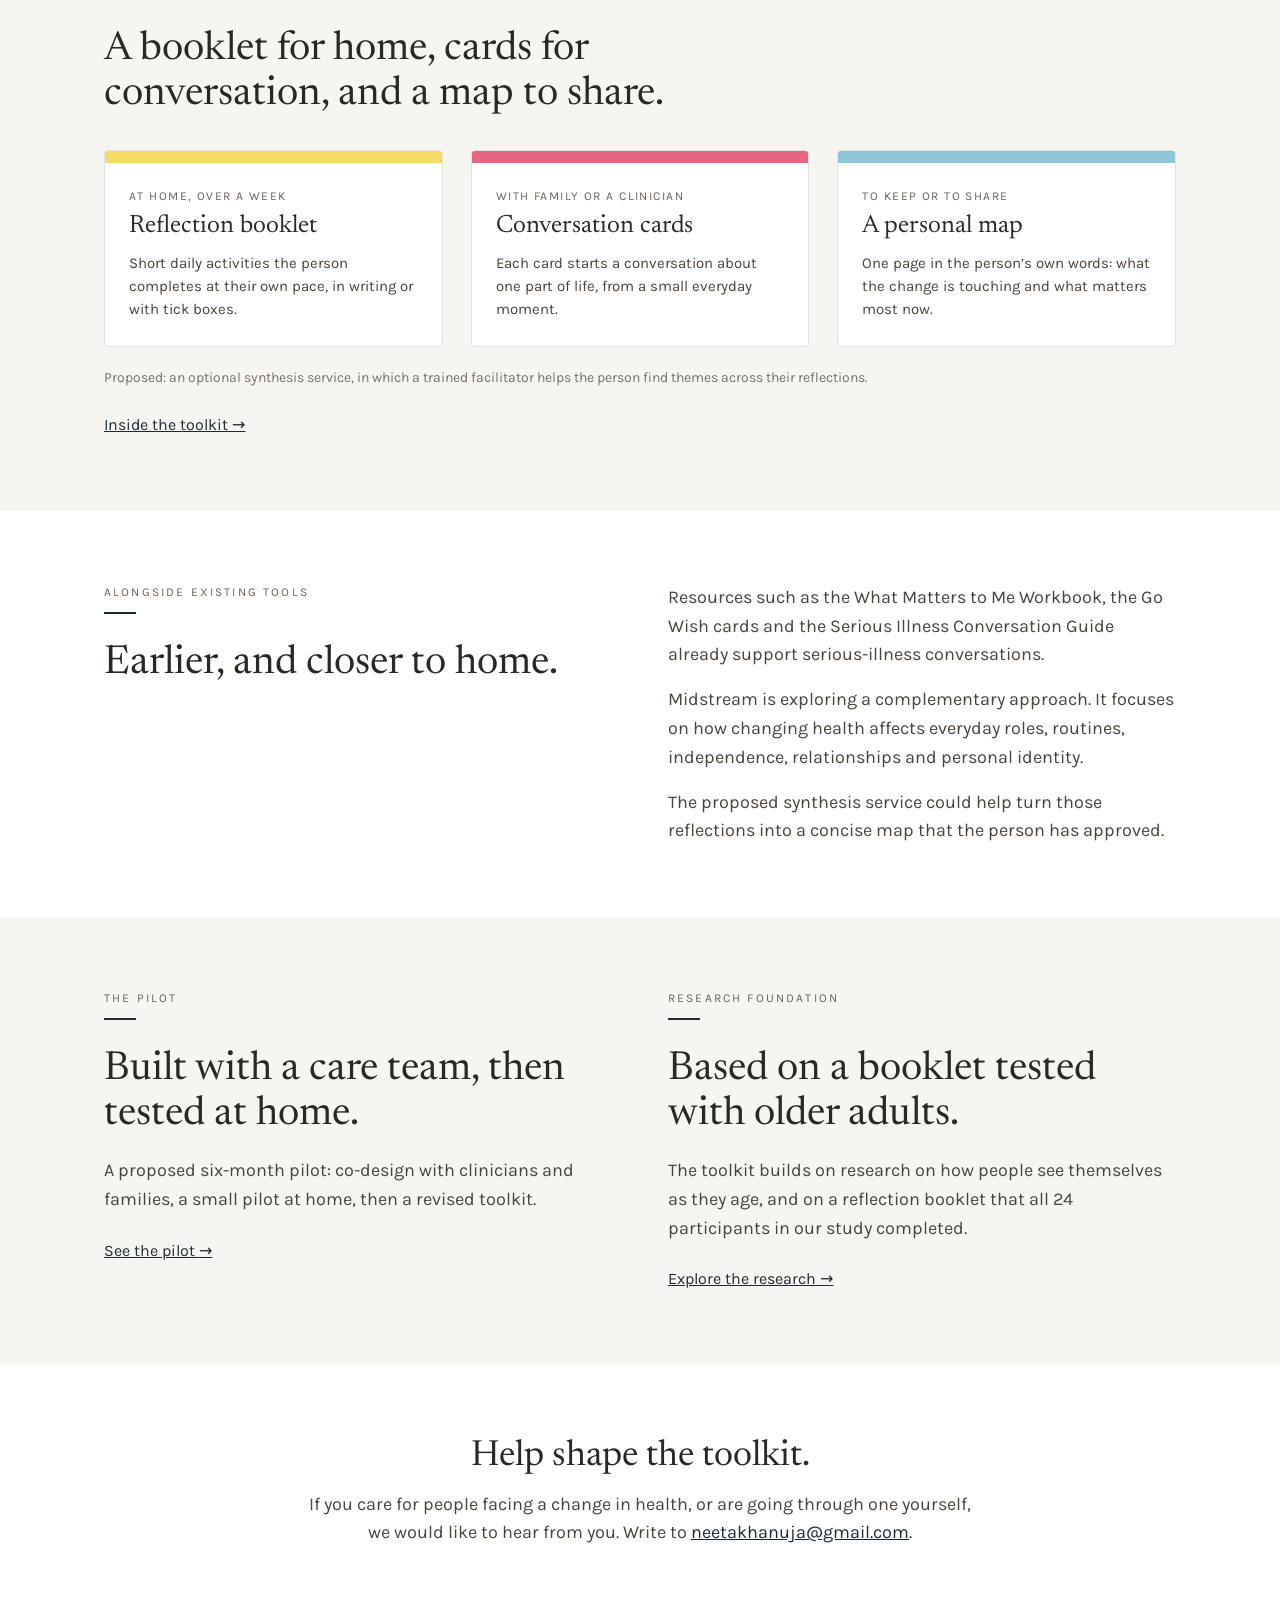
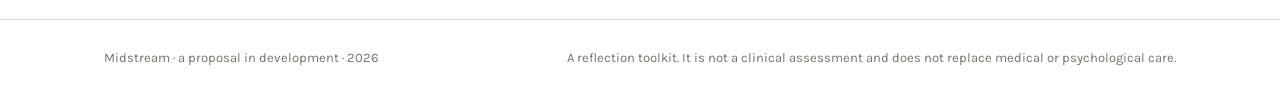
==== commit 41e6e7ff: "Add proposed synthesis service, existing-tools note and pilot questions Content-only updates to the " ====
--- a/care/index.html
+++ b/care/index.html
@@ -81,6 +81,7 @@
       <p class="label">The toolkit</p><div class="rule"></div>
       <h2 style="margin-bottom: 32px; max-width: 700px">A booklet for home, cards for conversation, and a map to share.</h2>
       <div class="g3" id="parts"></div>
+      <p class="note" style="margin: 20px 0 0">Proposed: an optional synthesis service, in which a trained facilitator helps the person find themes across their reflections.</p>
       <button type="button" class="textlink" data-go="toolkit" style="margin-top: 26px">Inside the toolkit →</button>
     </div>
   </section>
@@ -92,8 +93,9 @@
         <h2 style="margin-bottom: 18px">Earlier, and closer to home.</h2>
       </div>
       <div class="body">
-        <p style="margin: 0 0 16px">Tools such as the Go Wish cards and the Serious Illness Conversation Guide help people and clinicians talk about goals of care and end-of-life preferences.</p>
-        <p style="margin: 0">Midstream would work before and alongside those conversations. It focuses on the everyday changes in roles, routines and relationships that come with a change in health, and gives people words for them.</p>
+        <p style="margin: 0 0 16px">Resources such as the What Matters to Me Workbook, the Go Wish cards and the Serious Illness Conversation Guide already support serious-illness conversations.</p>
+        <p style="margin: 0 0 16px">Midstream is exploring a complementary approach. It focuses on how changing health affects everyday roles, routines, independence, relationships and personal identity.</p>
+        <p style="margin: 0">The proposed synthesis service could help turn those reflections into a concise map that the person has approved.</p>
       </div>
     </div>
   </section>
@@ -140,7 +142,7 @@
         <p class="body" style="margin: 0 0 16px">In our study with 24 older adults in urban India, all 24 returned completed booklets. Participants wrote in the language they preferred, and one participant who could not write after an injury answered with the tick boxes.</p>
         <p class="note" style="margin: 0">The photo shows the original probe. A version for changing health would be designed with clinicians, patients and families.</p>
       </div>
-      <img src="../images/probe/kit.jpg" alt="The original probe kit from the study" style="display: block; width: 100%; max-width: 520px; height: auto; margin: 0 auto">
+      <img src="../images/probe/kit.png" alt="The original probe kit from the study" style="display: block; width: 100%; max-width: 520px; height: auto; margin: 0 auto">
     </div>
   </section>
 
@@ -181,6 +183,19 @@
   </section>
 
   <section class="section">
+    <div class="wrap split" style="align-items: start">
+      <div>
+        <p class="label">Optional synthesis · proposed</p><div class="rule"></div>
+        <h2 style="margin-bottom: 18px">Finding the themes across reflections.</h2>
+        <p class="body" style="margin: 0 0 16px">We are exploring an optional service that helps people identify meaningful themes across their booklet, cards and map. At first, a trained human facilitator would prepare the synthesis.</p>
+        <p class="body" style="margin: 0 0 16px">The person reviews, revises and approves the summary, then decides whether to share it with family members or clinicians.</p>
+        <p class="note" style="margin: 0">A secure AI-assisted synthesis system is a possible future development. Neither the synthesis service nor an AI system has been developed or validated yet.</p>
+      </div>
+      <div style="display: flex; flex-direction: column; gap: 18px" id="synthesis-steps"></div>
+    </div>
+  </section>
+
+  <section class="section tinted">
     <div class="wrap">
       <p class="label">Designed with care</p><div class="rule"></div>
       <h2 style="margin-bottom: 28px">How the toolkit treats people.</h2>
@@ -255,7 +270,7 @@
       <div>
         <p class="label">Limits</p><div class="rule"></div>
         <h2 style="font-size: 36px; margin-bottom: 18px">What still needs testing.</h2>
-        <p class="body" style="margin: 0 0 16px">The nine aspects come from aging research. Whether the toolkit helps people living with a change in health, and how it fits with clinical care, still needs testing. The pilot is the first step.</p>
+        <p class="body" style="margin: 0 0 16px">The nine aspects come from aging research. Whether the toolkit helps people living with a change in health, and how it fits with clinical care, still needs testing. The proposed synthesis service and any AI-assisted system have not been developed or validated. The pilot is the first step.</p>
         <p class="body" style="margin: 0">The toolkit organizes reflection and conversation. It is not a clinical or diagnostic instrument.</p>
       </div>
       <div class="body">
@@ -275,6 +290,6 @@
   </div>
 </footer>
 
-<script src="care.js?v=2"></script>
+<script src="care.js?v=3"></script>
 </body>
 </html>
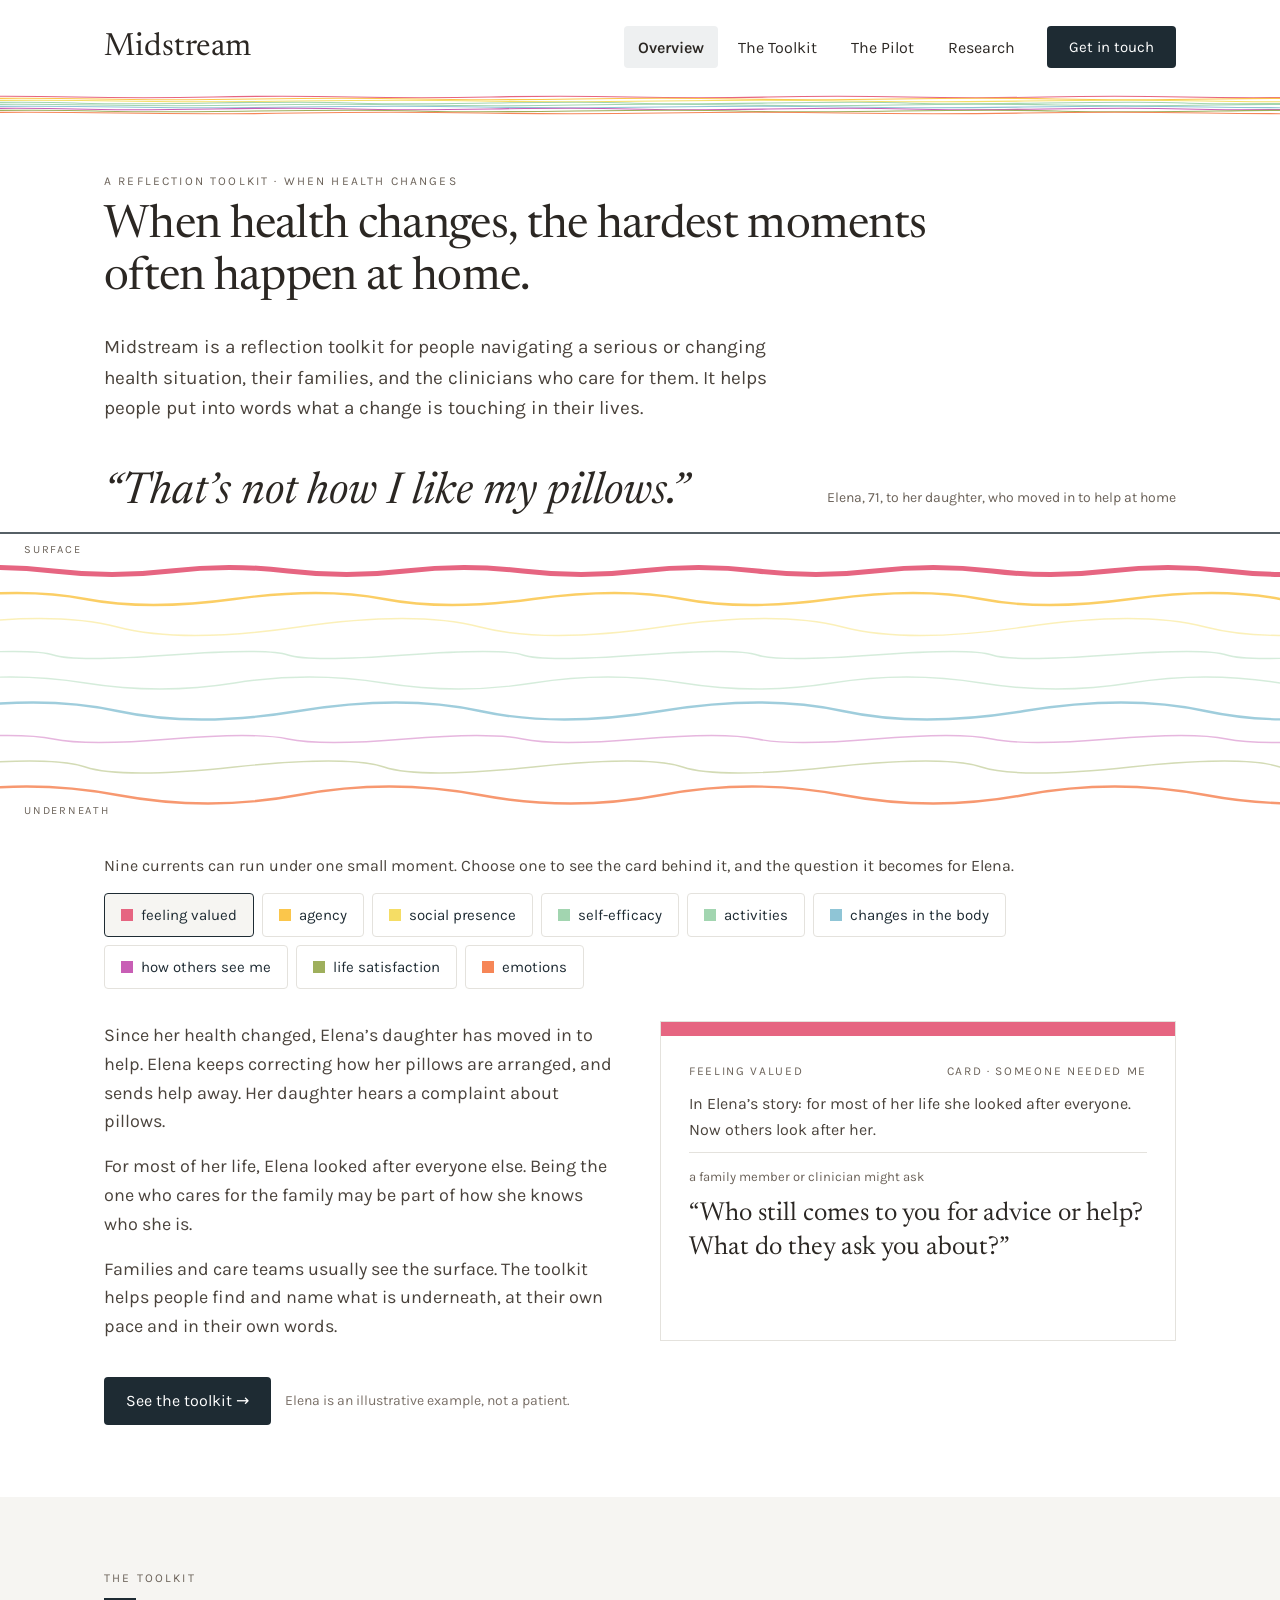
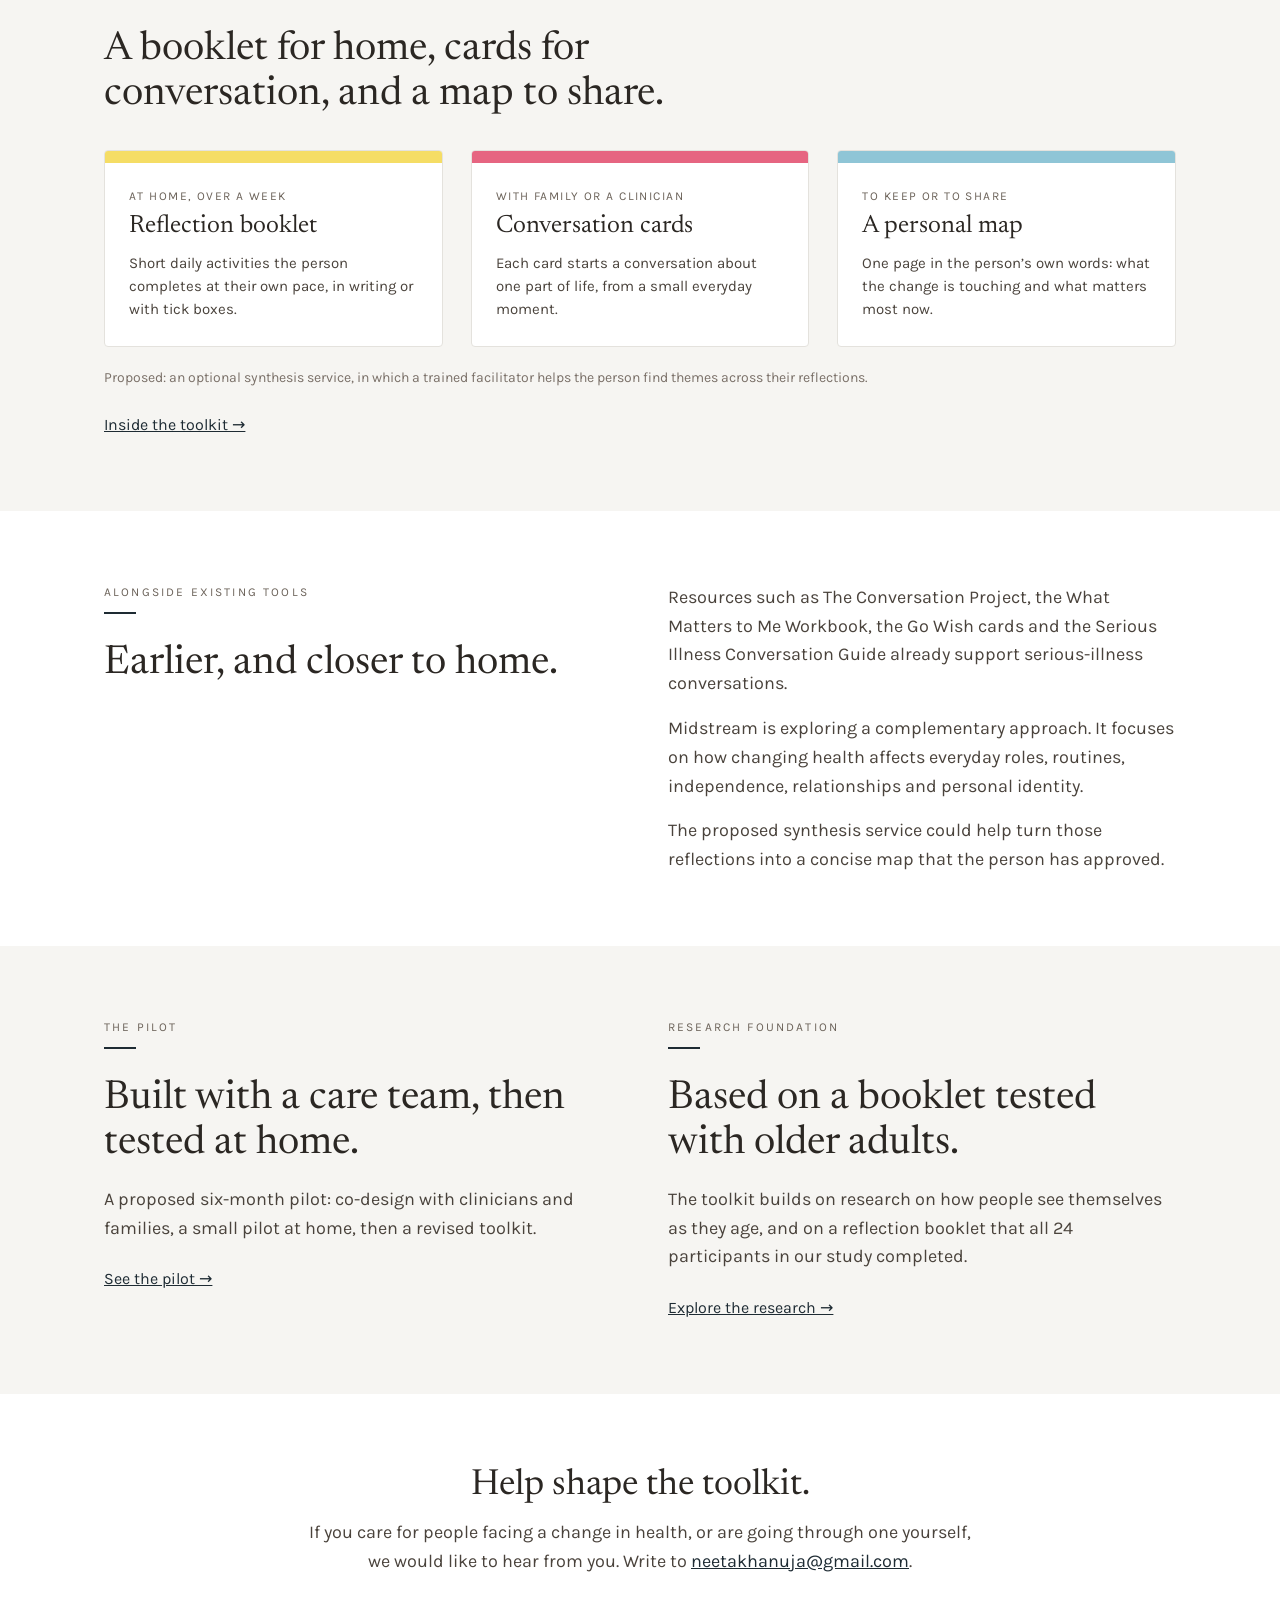
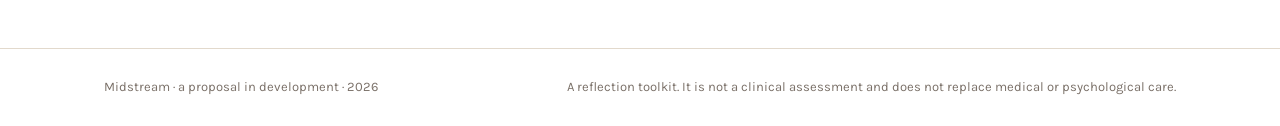
==== commit 71945c7e: "Name The Conversation Project among existing resources Co-Authored-By: Claude Opus 5.5 <noreply@anth" ====
--- a/care/index.html
+++ b/care/index.html
@@ -93,7 +93,7 @@
         <h2 style="margin-bottom: 18px">Earlier, and closer to home.</h2>
       </div>
       <div class="body">
-        <p style="margin: 0 0 16px">Resources such as the What Matters to Me Workbook, the Go Wish cards and the Serious Illness Conversation Guide already support serious-illness conversations.</p>
+        <p style="margin: 0 0 16px">Resources such as The Conversation Project, the What Matters to Me Workbook, the Go Wish cards and the Serious Illness Conversation Guide already support serious-illness conversations.</p>
         <p style="margin: 0 0 16px">Midstream is exploring a complementary approach. It focuses on how changing health affects everyday roles, routines, independence, relationships and personal identity.</p>
         <p style="margin: 0">The proposed synthesis service could help turn those reflections into a concise map that the person has approved.</p>
       </div>
